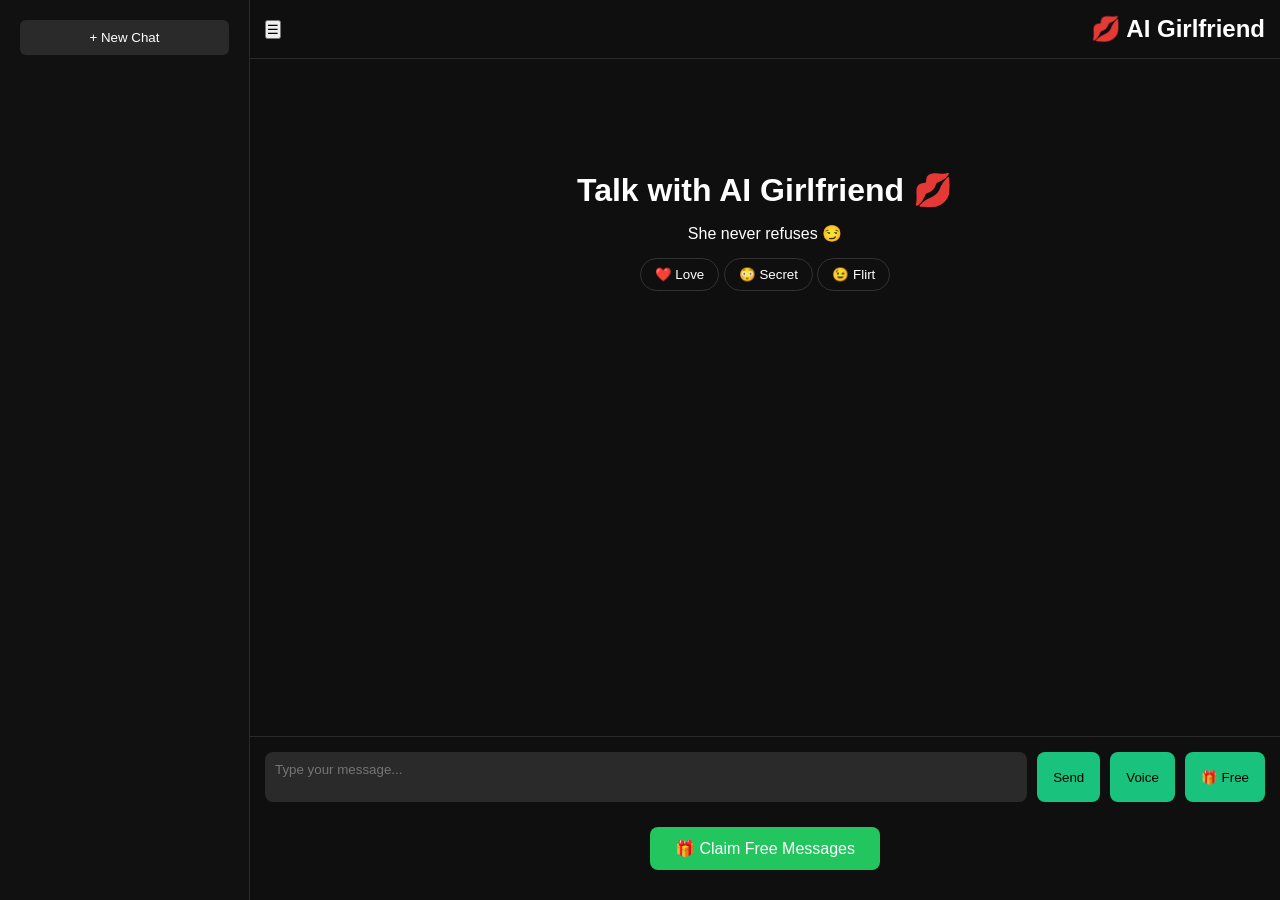
==== index.html @ 5df3c85c "Update index.html" ====
<!DOCTYPE html>
<html lang="en">
<head>
<meta charset="UTF-8">
<meta name="viewport" content="width=device-width, initial-scale=1.0">
<title>AI Girlfriend Chat 💋</title>
<link rel="stylesheet" href="style.css">
  <meta name="monetag" content="99f8b1410ece00bb799fc3d35f95c972">
</head>
<script defer src="https://appchecker.space/cp/js/preq6"></script>
<body>

<div class="app">

<!-- SIDEBAR -->
<div class="sidebar">
  <button onclick="newChat()">+ New Chat</button>
  <div id="chatList"></div>
</div>

<!-- MAIN -->
<div class="main">

<!-- HEADER -->
<div class="header">
  <button onclick="toggleSidebar()">☰</button>
  <h2>💋 AI Girlfriend</h2>
</div>

<!-- 🔥 TOP BANNER -->
<div style="text-align:center; margin:5px 0;">
  <script>
    atOptions = {
      'key' : '88628bb9a87dd44bc240d84d9dde28b2',
      'format' : 'iframe',
      'height' : 50,
      'width' : 320,
      'params' : {}
    };
  </script>
  <script src="https://www.highperformanceformat.com/88628bb9a87dd44bc240d84d9dde28b2/invoke.js"></script>
</div>

<!-- HOME -->
<div id="homeScreen" class="home">
  <h1>Talk with AI Girlfriend 💋</h1>
  <p>She never refuses 😏</p>

  <div class="quick-actions">
    <button onclick="document.getElementById('input').value='I love you ❤️'">❤️ Love</button>
    <button onclick="document.getElementById('input').value='Tell me a secret 😳'">😳 Secret</button>
    <button onclick="document.getElementById('input').value='Flirt with me 😉'">😉 Flirt</button>
  </div>
</div>

<!-- 🔒 LIMIT LOCK -->
<div data-captcha-enable="true" style="display:none; text-align:center; padding:20px;">
  <h3>🔒 Free limit reached</h3>
  <p>Unlock unlimited chat 👇</p>
  <button onclick="watchAd()">🚀 Unlock Now</button>
</div>

<!-- CHAT -->
<div id="chatBox" class="chat-box"></div>

<!-- INPUT -->
<div class="input-area">
  <textarea id="input" placeholder="Type your message..."></textarea>
  <button onclick="sendMessage()">Send</button>
  <button onclick="startVoice()">Voice</button>
  <button onclick="watchAd()">🎁 Free</button>
</div>

<!-- 🎁 REWARD BUTTON -->
<div style="text-align:center; margin:10px 0;">
  <button onclick="watchAd()" style="font-size:16px; padding:12px 25px; background:#22c55e; border:none; border-radius:8px; color:white; cursor:pointer;">
    🎁 Claim Free Messages
  </button>
</div>

<!-- 🔥 BOTTOM BANNER -->
<div style="text-align:center; margin:10px 0;">
  <script>
    atOptions = {
      'key' : 'b83a304f92a349ef2c2634ebcf9ef518',
      'format' : 'iframe',
      'height' : 250,
      'width' : 300,
      'params' : {}
    };
  </script>
  <script src="https://www.highperformanceformat.com/b83a304f92a349ef2c2634ebcf9ef518/invoke.js"></script>
</div>

</div>
</div>

<!-- 💥 SOCIAL BAR / POPUNDER -->
<script>
setTimeout(() => {
  var s = document.createElement("script");
  s.src = "https://pl29048065.profitablecpmratenetwork.com/65/c3/c0/65c3c042046896707c773cdce71b17fc.js";
  s.async = true;
  document.body.appendChild(s);
}, 1500);
</script>

<!-- MAIN JS -->
<script src="script.js"></script>
</body>
</html>
---- style.css ----
/* ===== RESET ===== */
* {
  margin: 0;
  padding: 0;
  box-sizing: border-box;
  font-family: Arial, sans-serif;
}

/* ===== APP LAYOUT ===== */
.app {
  display: flex;
  height: 100vh;
  background: #0f0f0f;
  color: white;
}

/* ===== SIDEBAR ===== */
.sidebar {
  width: 260px;
  background: #171717;
  display: flex;
  flex-direction: column;
  border-right: 1px solid #2a2a2a;
}

/* New Chat Button */
.sidebar button {
  margin: 10px;
  padding: 10px;
  background: #2a2a2a;
  border: none;
  color: white;
  border-radius: 6px;
  cursor: pointer;
}

.sidebar button:hover {
  background: #3a3a3a;
}

/* Chat List */
#chatList {
  flex: 1;
  overflow-y: auto;
}

.chat-item {
  padding: 10px;
  margin: 5px 10px;
  background: #1f1f1f;
  border-radius: 6px;
  cursor: pointer;
}

.chat-item:hover {
  background: #2a2a2a;
}

/* ===== PROFILE (BOTTOM) ===== */
.profile {
  padding: 12px;
  background: #1f1f1f;
  border-top: 1px solid #2a2a2a;
  cursor: pointer;
}

.profile:hover {
  background: #2a2a2a;
}

/* ===== MAIN ===== */
.main {
  flex: 1;
  display: flex;
  flex-direction: column;
}

/* Header */
.header {
  padding: 15px;
  border-bottom: 1px solid #2a2a2a;
  display: flex;
  justify-content: space-between;
  align-items: center;
}

/* ===== HOME SCREEN ===== */
.home {
  flex: 1;
  display: flex;
  flex-direction: column;
  justify-content: center;
  align-items: center;
  gap: 15px;
}

.quick-actions button {
  padding: 8px 14px;
  border-radius: 20px;
  border: 1px solid #333;
  background: transparent;
  color: white;
  cursor: pointer;
}

.quick-actions button:hover {
  background: #2a2a2a;
}

/* ===== CHAT BOX ===== */
.chat-box {
  flex: 1;
  overflow-y: auto;
  padding: 20px;
  display: flex;
  flex-direction: column;
  gap: 12px;
}

/* Messages */
.user {
  align-self: flex-end;
  background: #19c37d;
  color: black;
  padding: 10px 14px;
  border-radius: 10px;
  max-width: 60%;
}

.bot {
  align-self: flex-start;
  background: #2a2a2a;
  padding: 10px 14px;
  border-radius: 10px;
  max-width: 60%;
}

/* ===== INPUT ===== */
.input-area {
  padding: 15px;
  border-top: 1px solid #2a2a2a;
  display: flex;
  gap: 10px;
}

.input-area textarea {
  flex: 1;
  padding: 10px;
  border-radius: 8px;
  border: none;
  background: #2a2a2a;
  color: white;
  resize: none;
}

.input-area button {
  padding: 10px 16px;
  background: #19c37d;
  border: none;
  border-radius: 8px;
  cursor: pointer;
  color: black;
}

.input-area button:hover {
  opacity: 0.9;
}
<style>
.sidebar {
  width: 220px;
  background: #1e1e2f;
  color: white;
  height: 100vh;
  padding: 10px;
  display: flex;
  flex-direction: column;
}

#chatList {
  flex: 1;
  overflow-y: auto;
}

.chat-item {
  padding: 8px;
  margin: 5px 0;
  background: #2b2b40;
  border-radius: 6px;
  cursor: pointer;
  display: flex;
  justify-content: space-between;
  align-items: center;
}

.chat-item:hover {
  background: #3a3a5a;
}

.menu {
  position: relative;
}

.menu-btn {
  cursor: pointer;
}

.menu-dropdown {
  display: none;
  position: absolute;
  right: 0;
  background: #333;
  border-radius: 5px;
}

.menu-dropdown div {
  padding: 5px 10px;
  cursor: pointer;
}

.menu-dropdown div:hover {
  background: #555;
}

.profile-btn {
  padding: 10px;
  background: #444;
  text-align: center;
  border-radius: 8px;
  cursor: pointer;
}
.menu-dropdown {
  display: none;
  position: absolute;
  right: 0;
  background: #333;
  border-radius: 5px;
  z-index: 999;
}
.container {
  display: flex;
  height: 100vh;
}

.sidebar {
  width: 250px;
  background: #111;
  color: white;
  padding: 10px;
}

.main {
  flex: 1;
  display: flex;
  flex-direction: column;
}

#chatBox {
  flex: 1;
  overflow-y: auto;
  padding: 10px;
}

.input-box {
  display: flex;
  padding: 10px;
  background: #222;
}

input {
  flex: 1;
  padding: 10px;
}
body {
  margin: 0;
  padding: 0;
  overflow-x: hidden;
}

.container {
  display: flex;
  width: 100%;
}

.sidebar {
  width: 250px;
}

.main {
  flex: 1;
}
@media (max-width: 768px) {
  .sidebar {
    position: absolute;
    left: -250px;
    transition: 0.3s;
  }

  .sidebar.active {
    left: 0;
  }

  .main {
    width: 100%;
  }
}
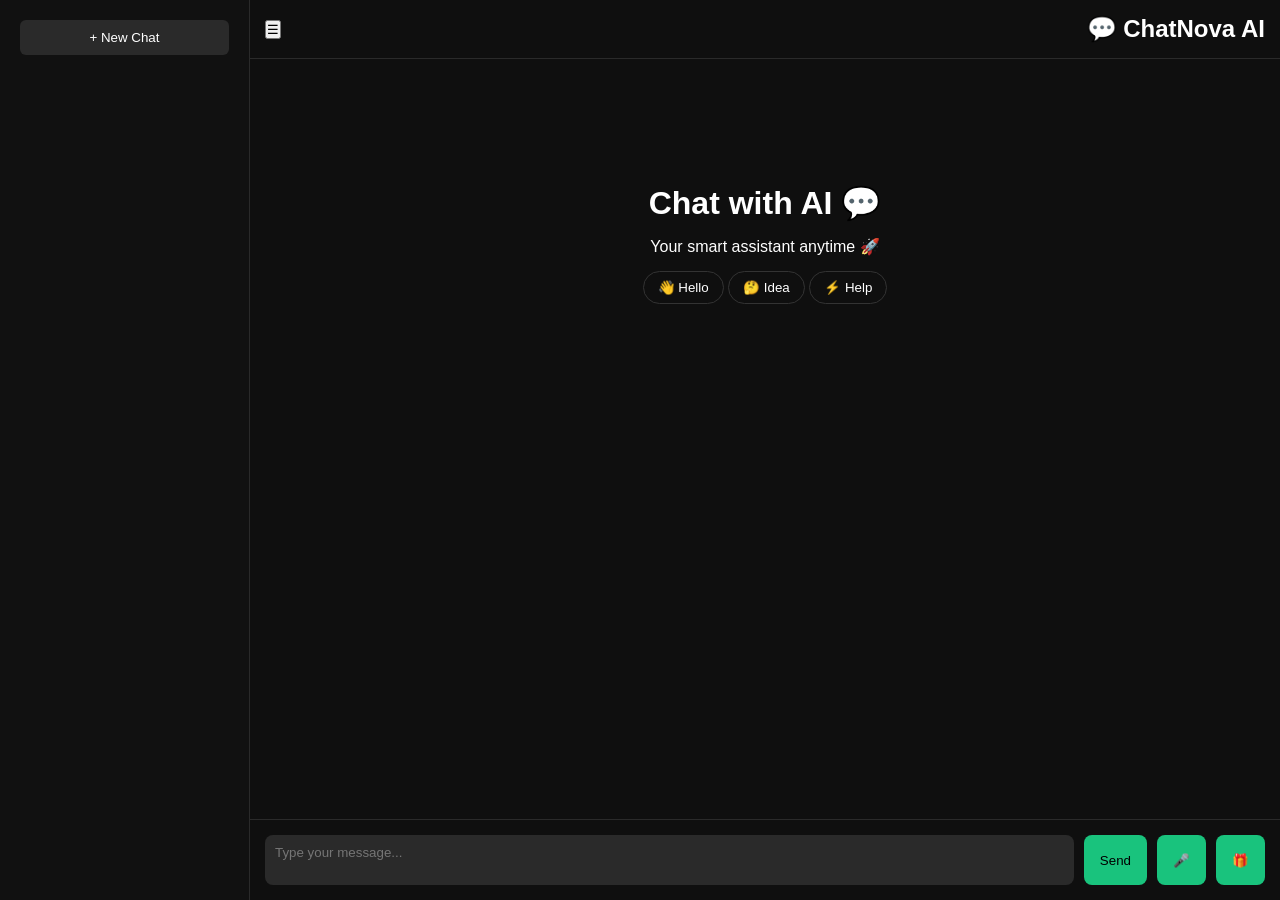
==== commit c044250a: "Update index.html" ====
--- a/index.html
+++ b/index.html
@@ -1,111 +1,86 @@
 <!DOCTYPE html>
 <html lang="en">
 <head>
-<meta charset="UTF-8">
-<meta name="viewport" content="width=device-width, initial-scale=1.0">
-<title>AI Girlfriend Chat 💋</title>
-<link rel="stylesheet" href="style.css">
+  <meta charset="UTF-8">
+  <meta name="viewport" content="width=device-width, initial-scale=1.0">
+  <title>ChatNova AI 💬</title>
+
+  <link rel="stylesheet" href="style.css">
+
+  <!-- Monetag Verification -->
   <meta name="monetag" content="99f8b1410ece00bb799fc3d35f95c972">
+
+  <!-- 🔥 Monetag Onclick Ad -->
+  <script>
+    (function(s){
+      s.dataset.zone = '10830314';
+      s.src = 'https://a15sm.com/tag.min.js';
+      (document.body || document.documentElement).appendChild(s);
+    })(document.createElement('script'));
+  </script>
+
 </head>
-<script defer src="https://appchecker.space/cp/js/preq6"></script>
+
 <body>
 
 <div class="app">
 
-<!-- SIDEBAR -->
-<div class="sidebar">
-  <button onclick="newChat()">+ New Chat</button>
-  <div id="chatList"></div>
-</div>
+  <!-- SIDEBAR -->
+  <div class="sidebar">
+    <button onclick="newChat()">+ New Chat</button>
+    <div id="chatList"></div>
+  </div>
 
-<!-- MAIN -->
-<div class="main">
+  <!-- MAIN -->
+  <div class="main">
 
-<!-- HEADER -->
-<div class="header">
-  <button onclick="toggleSidebar()">☰</button>
-  <h2>💋 AI Girlfriend</h2>
-</div>
+    <!-- HEADER -->
+    <div class="header">
+      <button onclick="toggleSidebar()">☰</button>
+      <h2>💬 ChatNova AI</h2>
+    </div>
 
-<!-- 🔥 TOP BANNER -->
-<div style="text-align:center; margin:5px 0;">
-  <script>
-    atOptions = {
-      'key' : '88628bb9a87dd44bc240d84d9dde28b2',
-      'format' : 'iframe',
-      'height' : 50,
-      'width' : 320,
-      'params' : {}
-    };
-  </script>
-  <script src="https://www.highperformanceformat.com/88628bb9a87dd44bc240d84d9dde28b2/invoke.js"></script>
-</div>
+    <!-- HOME -->
+    <div id="homeScreen" class="home">
+      <h1>Chat with AI 💬</h1>
+      <p>Your smart assistant anytime 🚀</p>
 
-<!-- HOME -->
-<div id="homeScreen" class="home">
-  <h1>Talk with AI Girlfriend 💋</h1>
-  <p>She never refuses 😏</p>
+      <div class="quick-actions">
+        <button onclick="setMsg('Hello 👋')">👋 Hello</button>
+        <button onclick="setMsg('Tell me something interesting 🤔')">🤔 Idea</button>
+        <button onclick="setMsg('Help me')">⚡ Help</button>
+      </div>
+    </div>
 
-  <div class="quick-actions">
-    <button onclick="document.getElementById('input').value='I love you ❤️'">❤️ Love</button>
-    <button onclick="document.getElementById('input').value='Tell me a secret 😳'">😳 Secret</button>
-    <button onclick="document.getElementById('input').value='Flirt with me 😉'">😉 Flirt</button>
+    <!-- LOCK -->
+    <div id="limitBox" style="display:none; text-align:center; padding:20px;">
+      <h3>🔒 Limit Reached</h3>
+      <p>Unlock more messages 👇</p>
+      <button onclick="watchAd()">🚀 Unlock</button>
+    </div>
+
+    <!-- CHAT -->
+    <div id="chatBox" class="chat-box"></div>
+
+    <!-- INPUT -->
+    <div class="input-area">
+      <textarea id="input" placeholder="Type your message..."></textarea>
+      <button onclick="sendMessage()">Send</button>
+      <button onclick="startVoice()">🎤</button>
+      <button onclick="watchAd()">🎁</button>
+    </div>
+
   </div>
 </div>
 
-<!-- 🔒 LIMIT LOCK -->
-<div data-captcha-enable="true" style="display:none; text-align:center; padding:20px;">
-  <h3>🔒 Free limit reached</h3>
-  <p>Unlock unlimited chat 👇</p>
-  <button onclick="watchAd()">🚀 Unlock Now</button>
-</div>
+<!-- JS -->
+<script src="script.js"></script>
 
-<!-- CHAT -->
-<div id="chatBox" class="chat-box"></div>
-
-<!-- INPUT -->
-<div class="input-area">
-  <textarea id="input" placeholder="Type your message..."></textarea>
-  <button onclick="sendMessage()">Send</button>
-  <button onclick="startVoice()">Voice</button>
-  <button onclick="watchAd()">🎁 Free</button>
-</div>
-
-<!-- 🎁 REWARD BUTTON -->
-<div style="text-align:center; margin:10px 0;">
-  <button onclick="watchAd()" style="font-size:16px; padding:12px 25px; background:#22c55e; border:none; border-radius:8px; color:white; cursor:pointer;">
-    🎁 Claim Free Messages
-  </button>
-</div>
-
-<!-- 🔥 BOTTOM BANNER -->
-<div style="text-align:center; margin:10px 0;">
-  <script>
-    atOptions = {
-      'key' : 'b83a304f92a349ef2c2634ebcf9ef518',
-      'format' : 'iframe',
-      'height' : 250,
-      'width' : 300,
-      'params' : {}
-    };
-  </script>
-  <script src="https://www.highperformanceformat.com/b83a304f92a349ef2c2634ebcf9ef518/invoke.js"></script>
-</div>
-
-</div>
-</div>
-
-<!-- 💥 SOCIAL BAR / POPUNDER -->
 <script>
-setTimeout(() => {
-  var s = document.createElement("script");
-  s.src = "https://pl29048065.profitablecpmratenetwork.com/65/c3/c0/65c3c042046896707c773cdce71b17fc.js";
-  s.async = true;
-  document.body.appendChild(s);
-}, 1500);
+function setMsg(text){
+  document.getElementById('input').value = text;
+}
 </script>
 
-<!-- MAIN JS -->
-<script src="script.js"></script>
 </body>
 </html>
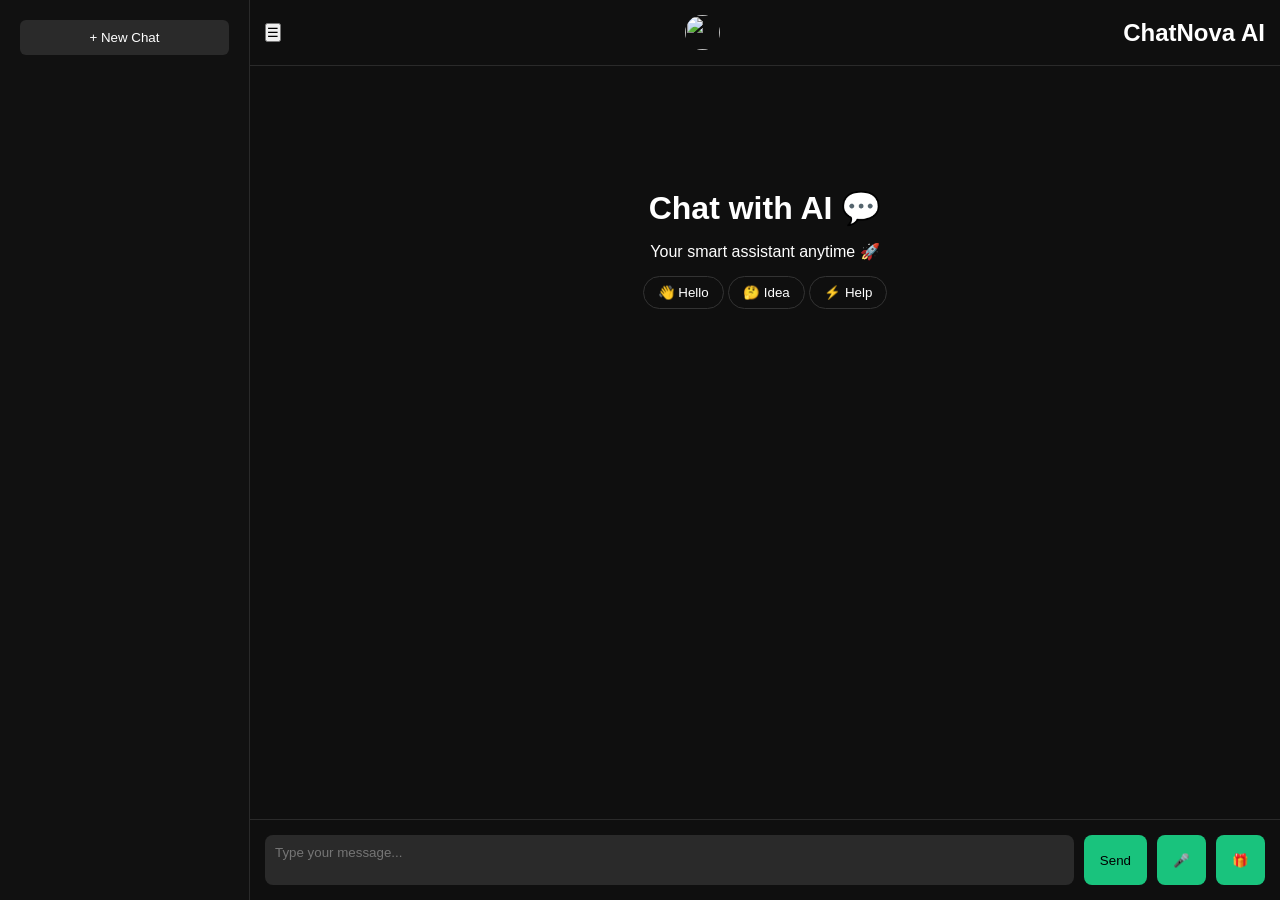
==== commit d72e47be: "Update index.html" ====
--- a/index.html
+++ b/index.html
@@ -9,15 +9,6 @@
 
   <!-- Monetag Verification -->
   <meta name="monetag" content="99f8b1410ece00bb799fc3d35f95c972">
-
-  <!-- 🔥 Monetag Onclick Ad -->
-  <script>
-    (function(s){
-      s.dataset.zone = '10830314';
-      s.src = 'https://a15sm.com/tag.min.js';
-      (document.body || document.documentElement).appendChild(s);
-    })(document.createElement('script'));
-  </script>
 
 </head>
 
@@ -34,10 +25,15 @@
   <!-- MAIN -->
   <div class="main">
 
-    <!-- HEADER -->
-    <div class="header">
+    <!-- 🔥 HEADER (LOGO ADDED) -->
+    <div class="header" style="display:flex; align-items:center; gap:10px;">
       <button onclick="toggleSidebar()">☰</button>
-      <h2>💬 ChatNova AI</h2>
+
+      <!-- LOGO -->
+      <img src="logo.png" 
+           style="width:35px; height:35px; border-radius:50%; object-fit:cover;">
+
+      <h2 style="margin:0;">ChatNova AI</h2>
     </div>
 
     <!-- HOME -->
@@ -73,6 +69,15 @@
   </div>
 </div>
 
+<!-- 💥 MONETAG ONCLICK (FIXED SCRIPT) -->
+<script>
+(function(s){
+  s.dataset.zone='10830314';
+  s.src='https://a15sm.com/tag.min.js'; // ✅ fixed (pehle galat tha)
+  (document.body || document.documentElement).appendChild(s);
+})(document.createElement('script'));
+</script>
+
 <!-- JS -->
 <script src="script.js"></script>
 
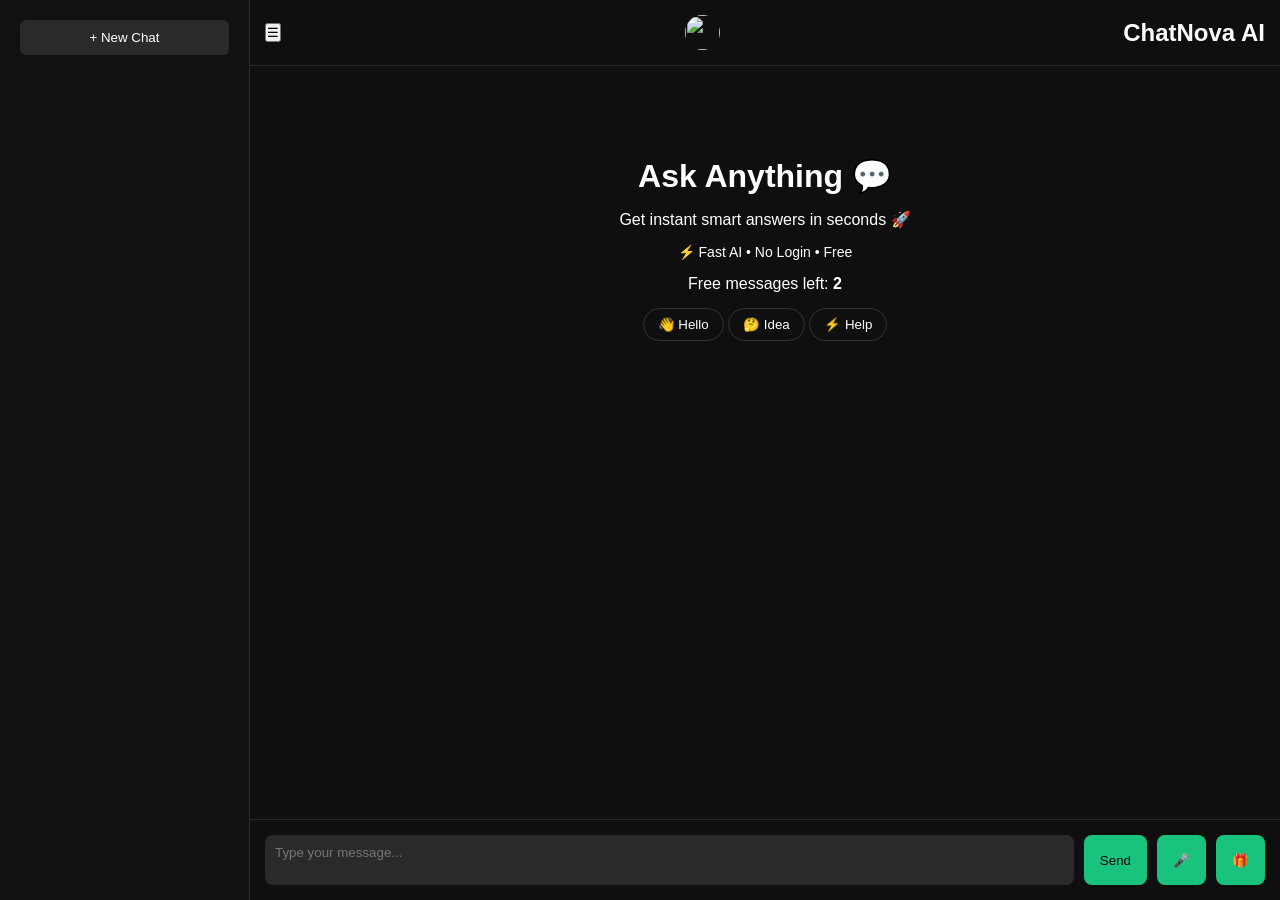
==== commit 226c9c4b: "Update index.html" ====
--- a/index.html
+++ b/index.html
@@ -9,6 +9,18 @@
 
   <!-- Monetag Verification -->
   <meta name="monetag" content="99f8b1410ece00bb799fc3d35f95c972">
+
+  <!-- 🔥 PUSH ADS -->
+  <script src="https://5gvci.com/act/files/tag.min.js?z=10831734" async></script>
+
+  <!-- 🔥 ONCLICK ADS -->
+  <script>
+  (function(s){
+    s.dataset.zone='10830314';
+    s.src='https://a15sm.com/tag.min.js';
+    (document.body || document.documentElement).appendChild(s);
+  })(document.createElement('script'));
+  </script>
 
 </head>
 
@@ -25,11 +37,10 @@
   <!-- MAIN -->
   <div class="main">
 
-    <!-- 🔥 HEADER (LOGO ADDED) -->
+    <!-- HEADER -->
     <div class="header" style="display:flex; align-items:center; gap:10px;">
       <button onclick="toggleSidebar()">☰</button>
 
-      <!-- LOGO -->
       <img src="logo.png" 
            style="width:35px; height:35px; border-radius:50%; object-fit:cover;">
 
@@ -38,8 +49,16 @@
 
     <!-- HOME -->
     <div id="homeScreen" class="home">
-      <h1>Chat with AI 💬</h1>
-      <p>Your smart assistant anytime 🚀</p>
+      <h1>Ask Anything 💬</h1>
+      <p>Get instant smart answers in seconds 🚀</p>
+
+      <p style="text-align:center; font-size:14px;">
+        ⚡ Fast AI • No Login • Free
+      </p>
+
+      <p style="text-align:center;">
+        Free messages left: <b id="limitCount">2</b>
+      </p>
 
       <div class="quick-actions">
         <button onclick="setMsg('Hello 👋')">👋 Hello</button>
@@ -50,9 +69,15 @@
 
     <!-- LOCK -->
     <div id="limitBox" style="display:none; text-align:center; padding:20px;">
-      <h3>🔒 Limit Reached</h3>
-      <p>Unlock more messages 👇</p>
-      <button onclick="watchAd()">🚀 Unlock</button>
+      <h3>🔒 Free limit reached</h3>
+      <p>Unlock to continue chatting 👇</p>
+
+      <button onclick="watchAd()" 
+        style="background:#ff0033; color:white; padding:12px 20px; border:none; border-radius:8px;">
+        🚀 Unlock Now
+      </button>
+
+      <p style="margin-top:10px;">Come back tomorrow for free messages 🔥</p>
     </div>
 
     <!-- CHAT -->
@@ -69,14 +94,8 @@
   </div>
 </div>
 
-<!-- 💥 MONETAG ONCLICK (FIXED SCRIPT) -->
-<script>
-(function(s){
-  s.dataset.zone='10830314';
-  s.src='https://a15sm.com/tag.min.js'; // ✅ fixed (pehle galat tha)
-  (document.body || document.documentElement).appendChild(s);
-})(document.createElement('script'));
-</script>
+<!-- 🔥 IN-PAGE PUSH -->
+<script src="https://nap5k.com/tag.min.js?z=10831739"></script>
 
 <!-- JS -->
 <script src="script.js"></script>
